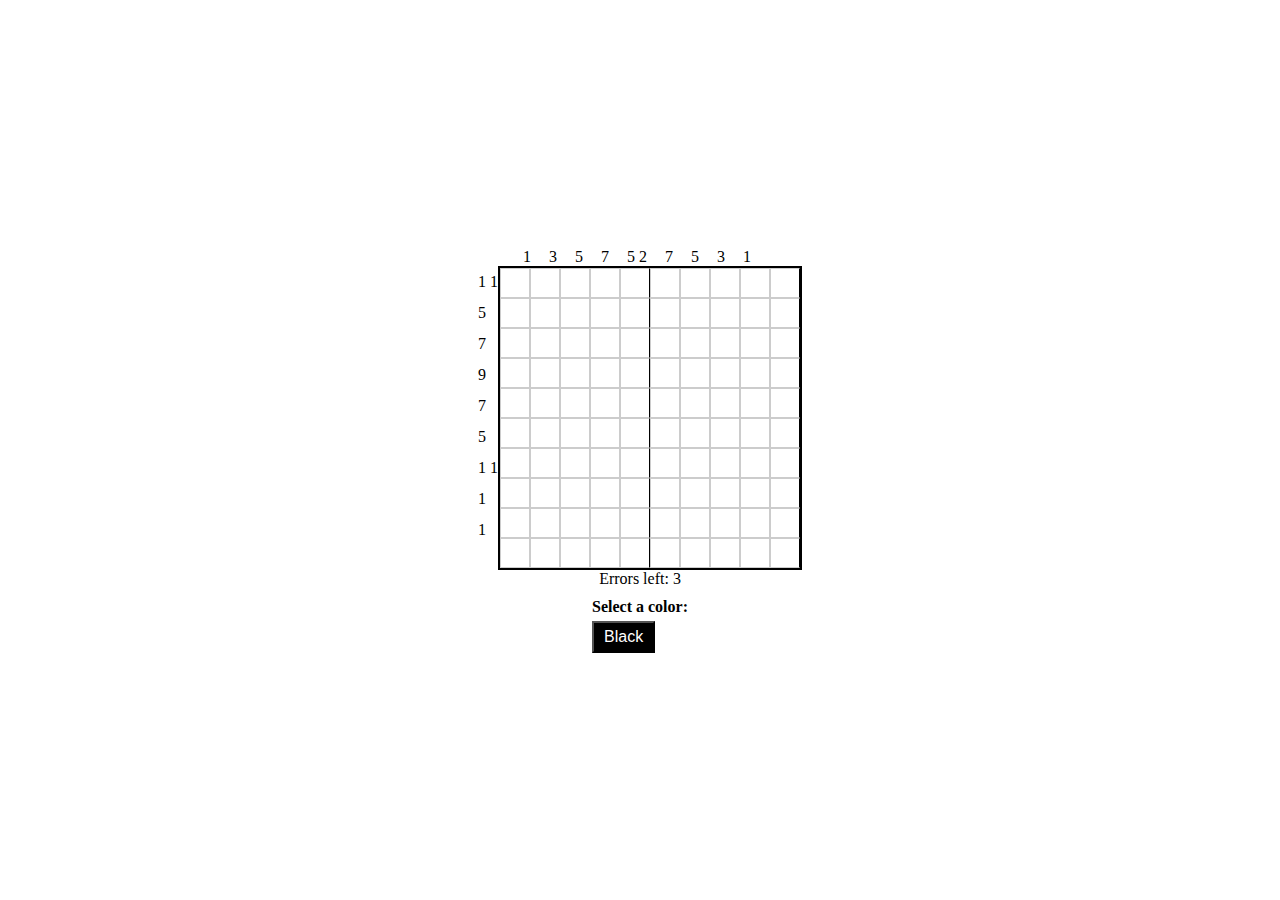
==== index.html @ ba28e385 "first commit" ====
<!DOCTYPE html>
<html lang="en">
  <head>
    <meta charset="UTF-8" />
    <meta name="viewport" content="width=device-width, initial-scale=1.0" />
    <link rel="stylesheet" href="style.css" />
    <link rel="icon" href="data:;base64,iVBORw0KGgo=" />
    <title>Nonogram</title>
  </head>
  <body>
    <div class="hints-container">
      <div class="horizontal-hints" id="horizontal-hints"></div>
      <div>
        <div class="vertical-hints" id="vertical-hints"></div>
        <div id="grid-container"></div>
      </div>
    </div>
    <div id="error-count">Errors left: 3</div>
    <div>
      <div id="toggle-label">Select a color:</div>
      <button class="black-mode" onclick="toggleCellValue()">Black</button>
    </div>
    <script src="nonogram.js"></script>
  </body>
</html>
---- style.css ----
body {
  display: flex;
  flex-direction: column;
  align-items: center;
  justify-content: center;
  height: 100vh;
  margin: 0;
}

.hints-container {
  /* display: grid;
  grid-template-columns: auto 1fr;
  gap: 10px;
  align-items: center; */
  display: flex;
  align-items: flex-start;
}

.horizontal-hints {
  display: flex;
  flex-direction: column;
  gap: 13px;
  margin-top: 25px;
}

.vertical-hints {
  /* display: grid;
  grid-template-rows: repeat(auto-fill, 1fr);
  align-items: center; */

  display: flex;
  flex-direction: row;
  gap: 18px;
  margin-left: 25px;
}

#grid-container {
  display: grid;
  grid-template-columns: repeat(10, 30px);
  grid-template-rows: repeat(10, 30px);
  /* gap: 1px; */
  border: 2px solid black;

  & > div:nth-child(5n) {
    border-right: 1px solid black;
  }

  &:nth-child(10n) {
    border-bottom: 1px solid black;
  }
}

.grid-cell {
  width: 30px;
  height: 30px;
  box-sizing: border-box;
  /* border: 1px solid black; */
  border: 1px solid #ccc;
  display: inline-block;
}

.filled {
  background-color: #000;
}

.black {
  background-color: #000;
}

.red {
  background-color: red;
}

#toggle-label {
  margin-top: 10px;
  font-weight: bold;
}

button {
  margin-top: 5px;
  padding: 5px 10px;
  font-size: 16px;
  cursor: pointer;
}

.black-mode {
  background-color: black;
  color: white;
}

.red-mode {
  background-color: red;
  color: black;
}

.green {
  background-color: green;
}
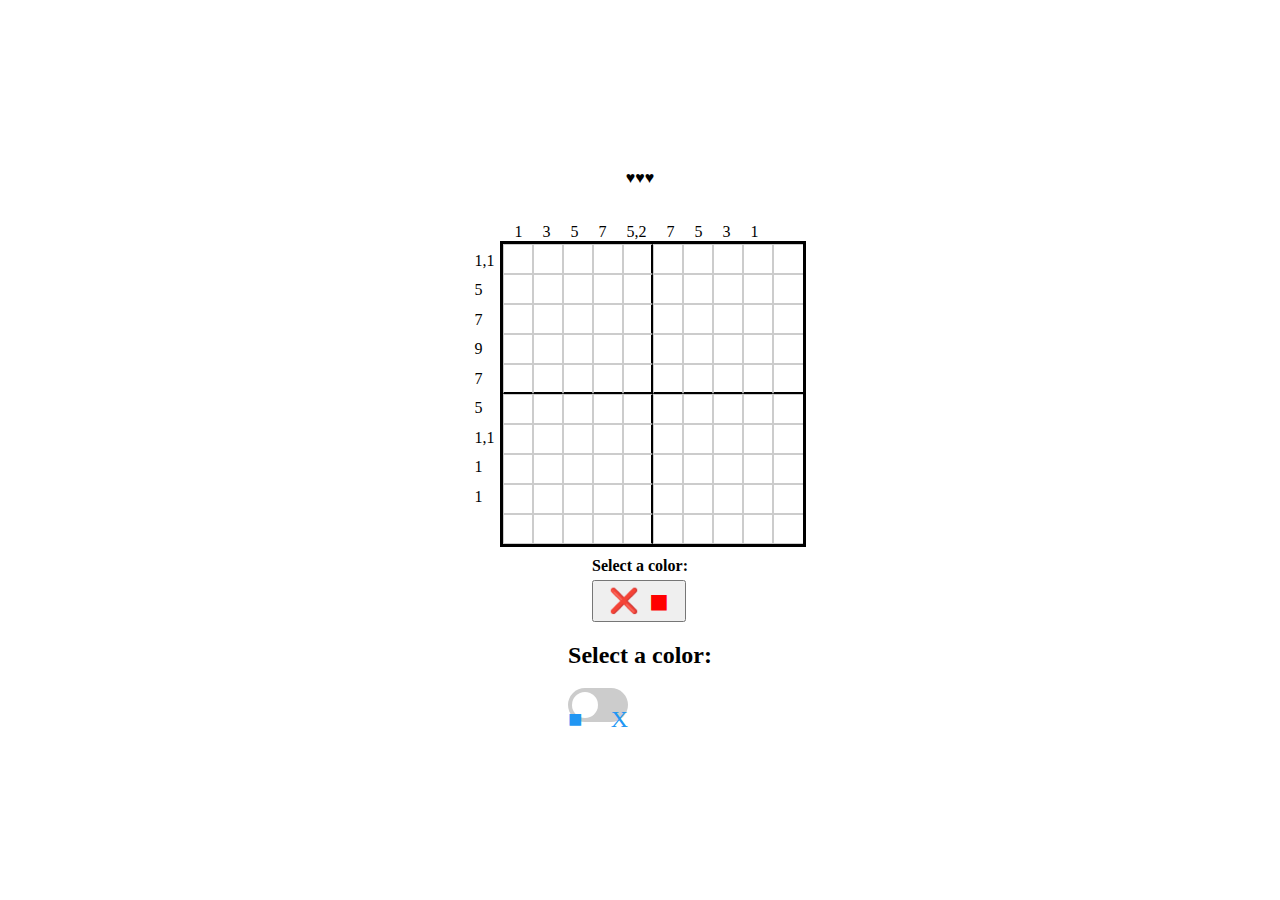
==== commit 8f19506b: "toggle button+" ====
--- a/index.html
+++ b/index.html
@@ -8,6 +8,7 @@
     <title>Nonogram</title>
   </head>
   <body>
+    <div id="error-count">&#x2665;&#x2665;&#x2665;</div>
     <div class="hints-container">
       <div class="horizontal-hints" id="horizontal-hints"></div>
       <div>
@@ -15,10 +16,26 @@
         <div id="grid-container"></div>
       </div>
     </div>
-    <div id="error-count">Errors left: 3</div>
+
     <div>
       <div id="toggle-label">Select a color:</div>
-      <button class="black-mode" onclick="toggleCellValue()">Black</button>
+      <button id="toggle-button" class="black-mode" onclick="toggleCellValue()">
+        <span class="toggle-symbol red-mode">&#10060;</span>
+        <span class="toggle-symbol black-mode">&#9724;</span>
+      </button>
+    </div>
+
+    <div>
+      <h2>Select a color:</h2>
+
+      <label class="switch">
+        <input type="checkbox" id="colorToggle" />
+        <span class="slider"></span>
+        <div class="symbols">
+          <div class="black-symbol">&#9632;</div>
+          <div class="red-symbol">X</div>
+        </div>
+      </label>
     </div>
     <script src="nonogram.js"></script>
   </body>
--- a/style.css
+++ b/style.css
@@ -15,23 +15,25 @@
   display: flex;
   align-items: flex-start;
 }
+.horizontal-hints,
+.vertical-hints {
+  padding-top: 1em;
+}
 
 .horizontal-hints {
   display: flex;
   flex-direction: column;
-  gap: 13px;
-  margin-top: 25px;
+  gap: 11.5px;
+  /* margin-top: 15px; */
+  padding-top: 45px;
+  margin-right: 5px;
 }
 
 .vertical-hints {
-  /* display: grid;
-  grid-template-rows: repeat(auto-fill, 1fr);
-  align-items: center; */
-
   display: flex;
   flex-direction: row;
-  gap: 18px;
-  margin-left: 25px;
+  gap: 20px;
+  padding-left: 15px;
 }
 
 #grid-container {
@@ -39,14 +41,17 @@
   grid-template-columns: repeat(10, 30px);
   grid-template-rows: repeat(10, 30px);
   /* gap: 1px; */
-  border: 2px solid black;
+  border: 3px solid black;
 
   & > div:nth-child(5n) {
-    border-right: 1px solid black;
+    border-right: 2px solid black;
   }
-
-  &:nth-child(10n) {
-    border-bottom: 1px solid black;
+  & > div:nth-child(10n) {
+    border-right: none;
+  }
+
+  & > div:nth-child(n + 41):nth-child(-n + 50) {
+    border-bottom: 2px solid black;
   }
 }
 
@@ -68,7 +73,17 @@
 }
 
 .red {
-  background-color: red;
+  background-color: white;
+}
+.red::before {
+  content: "x";
+  color: black;
+  /* font-weight: bold; */
+  font-family: "Arial", sans-serif;
+  display: flex;
+  justify-content: center;
+  align-items: center;
+  font-size: 1.5em;
 }
 
 #toggle-label {
@@ -83,7 +98,7 @@
   cursor: pointer;
 }
 
-.black-mode {
+/* .black-mode {
   background-color: black;
   color: white;
 }
@@ -91,8 +106,121 @@
 .red-mode {
   background-color: red;
   color: black;
-}
+} */
 
 .green {
   background-color: green;
 }
+
+.completed-row {
+  color: red;
+}
+
+.completed-column {
+  color: red;
+}
+#error-count {
+  margin-bottom: 20px;
+}
+
+#toggle-button {
+  display: flex;
+  align-items: center;
+  justify-content: center;
+}
+
+.toggle-symbol {
+  font-size: 24px;
+  margin: 0 5px;
+  cursor: pointer;
+}
+
+.red-mode .toggle-symbol.red-mode,
+.black-mode .toggle-symbol.black-mode {
+  color: #ff0000;
+}
+
+.black-mode .toggle-symbol.red-mode,
+.red-mode .toggle-symbol.black-mode {
+  color: #000000;
+}
+/* switch */
+.switch {
+  position: relative;
+  display: inline-block;
+  width: 60px;
+  height: 34px;
+}
+
+.switch input {
+  opacity: 0;
+  width: 0;
+  height: 0;
+}
+
+.slider {
+  position: absolute;
+  cursor: pointer;
+  top: 0;
+  left: 0;
+  right: 0;
+  bottom: 0;
+  background-color: #ccc;
+  transition: 0.4s;
+  border-radius: 34px;
+}
+
+.slider:before {
+  position: absolute;
+  content: "";
+  height: 26px;
+  width: 26px;
+  left: 4px;
+  bottom: 4px;
+  background-color: white;
+  transition: 0.4s;
+  border-radius: 50%;
+}
+
+input:checked + .slider {
+  background-color: #2196f3;
+}
+
+input:focus + .slider {
+  box-shadow: 0 0 1px #2196f3;
+}
+
+input:checked + .slider:before {
+  transform: translateX(26px);
+}
+
+.slider.round {
+  border-radius: 34px;
+}
+
+.slider.round:before {
+  border-radius: 50%;
+}
+
+.symbols {
+  display: flex;
+  justify-content: space-between;
+  align-items: center;
+  position: relative;
+  z-index: 1;
+}
+
+.black-symbol,
+.red-symbol {
+  font-size: 24px;
+  color: #2196f3;
+  transition: color 0.4s;
+}
+
+input:checked + .slider + .symbols .black-symbol {
+  color: black;
+}
+
+input:checked + .slider + .symbols .red-symbol {
+  color: #ff0000;
+}
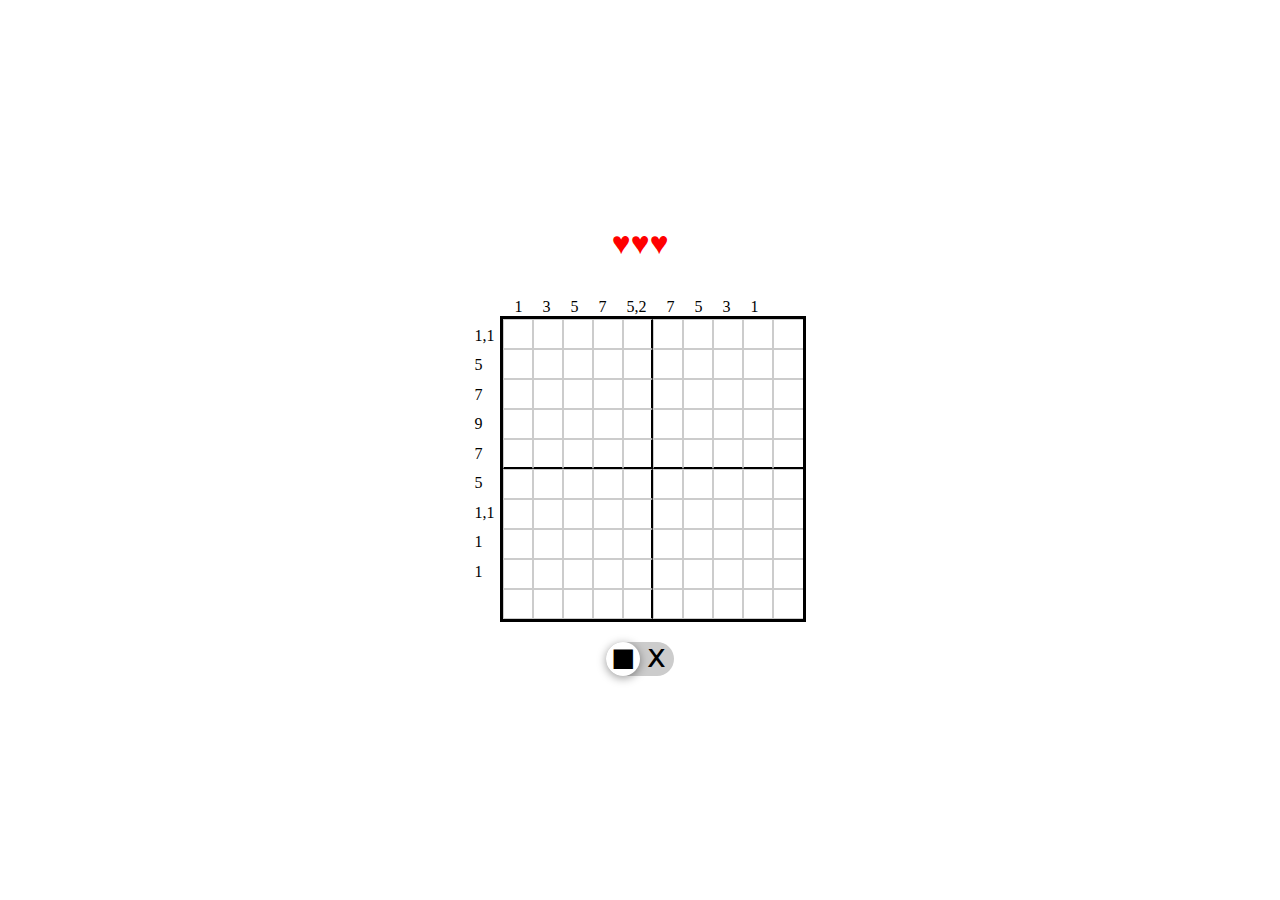
==== commit 9668c95b: "switch button" ====
--- a/index.html
+++ b/index.html
@@ -17,24 +17,13 @@
       </div>
     </div>
 
-    <div>
-      <div id="toggle-label">Select a color:</div>
-      <button id="toggle-button" class="black-mode" onclick="toggleCellValue()">
-        <span class="toggle-symbol red-mode">&#10060;</span>
-        <span class="toggle-symbol black-mode">&#9724;</span>
-      </button>
-    </div>
-
-    <div>
-      <h2>Select a color:</h2>
-
+    <div class="select">
       <label class="switch">
-        <input type="checkbox" id="colorToggle" />
-        <span class="slider"></span>
-        <div class="symbols">
-          <div class="black-symbol">&#9632;</div>
-          <div class="red-symbol">X</div>
-        </div>
+        <input type="checkbox" id="toggle-switch" />
+        <span class="slider round">
+          <span class="left-symbol">&#9632;</span>
+          <span class="right-symbol">&#x2179;</span>
+        </span>
       </label>
     </div>
     <script src="nonogram.js"></script>
--- a/style.css
+++ b/style.css
@@ -35,7 +35,10 @@
   gap: 20px;
   padding-left: 15px;
 }
-
+/* .vertical-hints span {
+  display: flex;
+  flex-direction: column;
+} */
 #grid-container {
   display: grid;
   grid-template-columns: repeat(10, 30px);
@@ -59,7 +62,6 @@
   width: 30px;
   height: 30px;
   box-sizing: border-box;
-  /* border: 1px solid black; */
   border: 1px solid #ccc;
   display: inline-block;
 }
@@ -68,22 +70,43 @@
   background-color: #000;
 }
 
-.black {
+.black.full {
   background-color: #000;
 }
 
-.red {
+.red.empty {
   background-color: white;
 }
-.red::before {
+/* .red::before {
   content: "x";
   color: black;
-  /* font-weight: bold; */
   font-family: "Arial", sans-serif;
   display: flex;
   justify-content: center;
   align-items: center;
   font-size: 1.5em;
+} */
+.red:not(.green.full)::before {
+  content: "x";
+  color: black;
+  font-family: "Arial", sans-serif;
+  display: flex;
+  justify-content: center;
+  align-items: center;
+  font-size: 1.5em;
+}
+.red.full.green {
+  background-color: green;
+}
+.black.green.empty::before {
+  content: "x";
+  color: green;
+  font-family: "Arial", sans-serif;
+  display: flex;
+  justify-content: center;
+  align-items: center;
+  font-size: 1.5em;
+  background-color: white;
 }
 
 #toggle-label {
@@ -98,20 +121,6 @@
   cursor: pointer;
 }
 
-/* .black-mode {
-  background-color: black;
-  color: white;
-}
-
-.red-mode {
-  background-color: red;
-  color: black;
-} */
-
-.green {
-  background-color: green;
-}
-
 .completed-row {
   color: red;
 }
@@ -121,6 +130,8 @@
 }
 #error-count {
   margin-bottom: 20px;
+  font-size: 32px;
+  color: red;
 }
 
 #toggle-button {
@@ -144,11 +155,13 @@
 .red-mode .toggle-symbol.black-mode {
   color: #000000;
 }
+
 /* switch */
+
 .switch {
   position: relative;
   display: inline-block;
-  width: 60px;
+  width: 68px;
   height: 34px;
 }
 
@@ -167,60 +180,57 @@
   bottom: 0;
   background-color: #ccc;
   transition: 0.4s;
-  border-radius: 34px;
+  border-radius: 19px;
+  display: flex;
+  align-items: center;
+  justify-content: space-between;
+}
+
+.slider .left-symbol,
+.slider .right-symbol {
+  color: black;
+  transition: 0.4s;
+  font-size: 40px;
+  z-index: 2;
+}
+.left-symbol {
+  padding-left: 5px;
+  padding-bottom: 3px;
+}
+.right-symbol {
+  padding-right: 8px;
+  padding-bottom: 6px;
+}
+
+.slider .right-symbol {
+  font-size: 32px;
 }
 
 .slider:before {
+  content: "";
   position: absolute;
-  content: "";
-  height: 26px;
-  width: 26px;
-  left: 4px;
-  bottom: 4px;
-  background-color: white;
-  transition: 0.4s;
+  height: 34px;
+  width: 34px;
+  background-color: #fff;
   border-radius: 50%;
-}
-
-input:checked + .slider {
-  background-color: #2196f3;
-}
-
-input:focus + .slider {
-  box-shadow: 0 0 1px #2196f3;
+  transform-origin: center;
+  transition: 0.4s left, 0.4s box-shadow;
+  box-shadow: 0 2px 10px rgba(0, 0, 0, 0.4);
 }
 
 input:checked + .slider:before {
-  transform: translateX(26px);
-}
-
-.slider.round {
-  border-radius: 34px;
-}
-
-.slider.round:before {
-  border-radius: 50%;
-}
-
-.symbols {
-  display: flex;
-  justify-content: space-between;
-  align-items: center;
-  position: relative;
-  z-index: 1;
-}
-
-.black-symbol,
-.red-symbol {
-  font-size: 24px;
-  color: #2196f3;
-  transition: color 0.4s;
-}
-
-input:checked + .slider + .symbols .black-symbol {
-  color: black;
-}
-
-input:checked + .slider + .symbols .red-symbol {
-  color: #ff0000;
-}
+  left: calc(100% - 34px);
+  box-shadow: 0 2px 12px rgba(0, 0, 0, 0.5);
+}
+
+input:checked + .slider .left-symbol {
+  opacity: 1;
+}
+
+input:checked + .slider .right-symbol {
+  opacity: 1;
+}
+
+.select {
+  margin-top: 20px;
+}
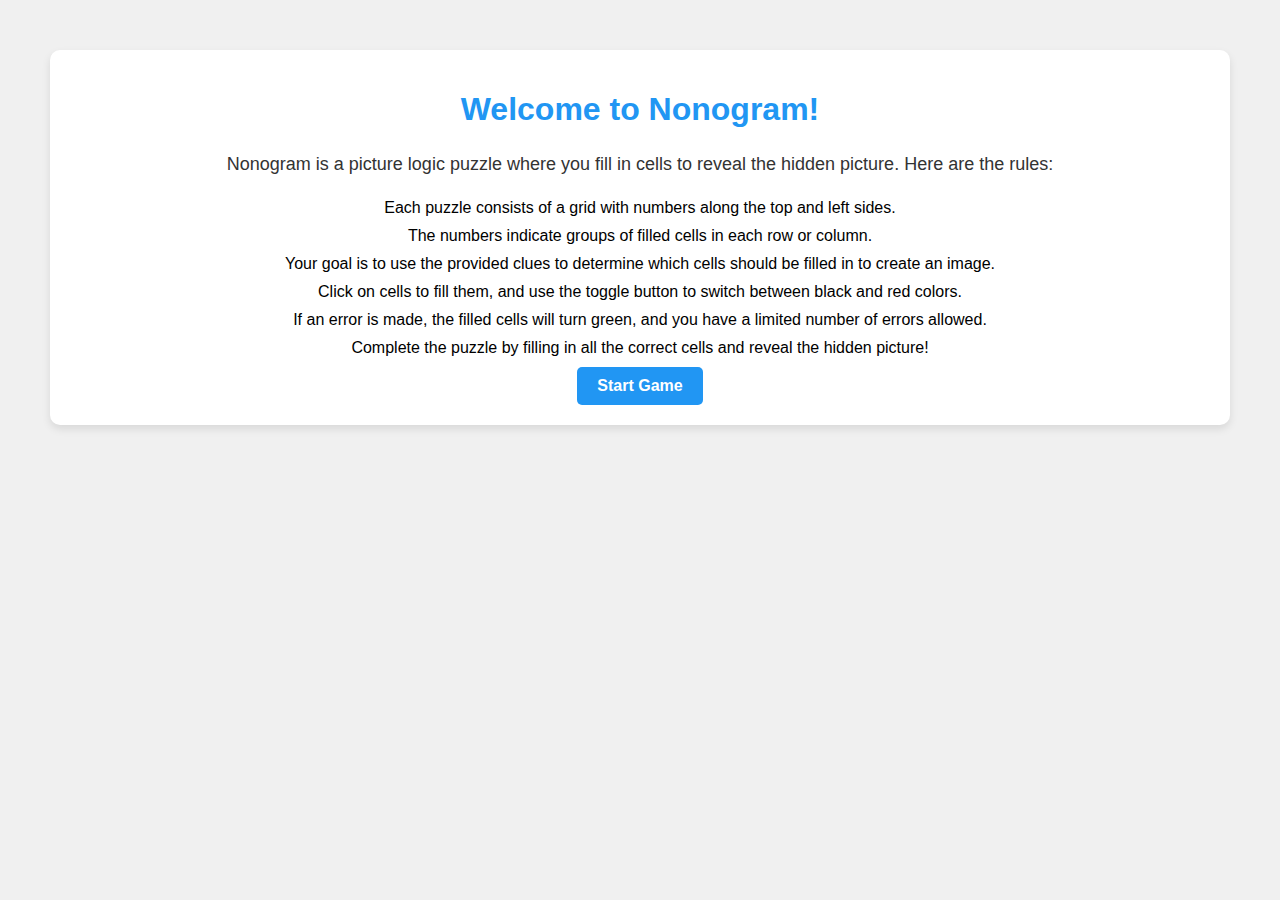
==== commit d7e15d5c: "html_structure" ====
--- a/index.html
+++ b/index.html
@@ -4,28 +4,42 @@
     <meta charset="UTF-8" />
     <meta name="viewport" content="width=device-width, initial-scale=1.0" />
     <link rel="stylesheet" href="style.css" />
-    <link rel="icon" href="data:;base64,iVBORw0KGgo=" />
-    <title>Nonogram</title>
+    <title>Nonogram - Welcome</title>
   </head>
+
   <body>
-    <div id="error-count">&#x2665;&#x2665;&#x2665;</div>
-    <div class="hints-container">
-      <div class="horizontal-hints" id="horizontal-hints"></div>
-      <div>
-        <div class="vertical-hints" id="vertical-hints"></div>
-        <div id="grid-container"></div>
-      </div>
+    <div class="landing-container">
+      <h1>Welcome to Nonogram!</h1>
+      <p>
+        Nonogram is a picture logic puzzle where you fill in cells to reveal the
+        hidden picture. Here are the rules:
+      </p>
+      <ul>
+        <li>
+          Each puzzle consists of a grid with numbers along the top and left
+          sides.
+        </li>
+        <li>
+          The numbers indicate groups of filled cells in each row or column.
+        </li>
+        <li>
+          Your goal is to use the provided clues to determine which cells should
+          be filled in to create an image.
+        </li>
+        <li>
+          Click on cells to fill them, and use the toggle button to switch
+          between black and red colors.
+        </li>
+        <li>
+          If an error is made, the filled cells will turn green, and you have a
+          limited number of errors allowed.
+        </li>
+        <li>
+          Complete the puzzle by filling in all the correct cells and reveal the
+          hidden picture!
+        </li>
+      </ul>
+      <a href="game.html" class="start-button">Start Game</a>
     </div>
-
-    <div class="select">
-      <label class="switch">
-        <input type="checkbox" id="toggle-switch" />
-        <span class="slider round">
-          <span class="left-symbol">&#9632;</span>
-          <span class="right-symbol">&#x2179;</span>
-        </span>
-      </label>
-    </div>
-    <script src="nonogram.js"></script>
   </body>
 </html>
--- a/style.css
+++ b/style.css
@@ -1,236 +1,53 @@
 body {
-  display: flex;
-  flex-direction: column;
-  align-items: center;
-  justify-content: center;
-  height: 100vh;
+  font-family: "Arial", sans-serif;
+  margin: 0;
+  padding: 0;
+  box-sizing: border-box;
+  background-color: #f0f0f0;
+}
+
+.landing-container {
+  text-align: center;
+  margin: 50px;
+  padding: 20px;
+  background-color: #ffffff;
+  box-shadow: 0 4px 8px rgba(0, 0, 0, 0.1);
+  border-radius: 10px;
+}
+
+h1 {
+  color: #2196f3;
+}
+
+p {
+  font-size: 18px;
+  line-height: 1.6;
+  color: #333333;
+  margin-bottom: 20px;
+}
+
+ul {
+  list-style-type: none;
+  padding: 0;
   margin: 0;
 }
 
-.hints-container {
-  /* display: grid;
-  grid-template-columns: auto 1fr;
-  gap: 10px;
-  align-items: center; */
-  display: flex;
-  align-items: flex-start;
-}
-.horizontal-hints,
-.vertical-hints {
-  padding-top: 1em;
+li {
+  margin-bottom: 10px;
 }
 
-.horizontal-hints {
-  display: flex;
-  flex-direction: column;
-  gap: 11.5px;
-  /* margin-top: 15px; */
-  padding-top: 45px;
-  margin-right: 5px;
+.start-button {
+  display: inline-block;
+  padding: 10px 20px;
+  background-color: #2196f3;
+  color: white;
+  text-decoration: none;
+  border-radius: 5px;
+  font-weight: bold;
+  font-size: 16px;
+  transition: background-color 0.3s;
 }
 
-.vertical-hints {
-  display: flex;
-  flex-direction: row;
-  gap: 20px;
-  padding-left: 15px;
+.start-button:hover {
+  background-color: #0d47a1;
 }
-/* .vertical-hints span {
-  display: flex;
-  flex-direction: column;
-} */
-#grid-container {
-  display: grid;
-  grid-template-columns: repeat(10, 30px);
-  grid-template-rows: repeat(10, 30px);
-  /* gap: 1px; */
-  border: 3px solid black;
-
-  & > div:nth-child(5n) {
-    border-right: 2px solid black;
-  }
-  & > div:nth-child(10n) {
-    border-right: none;
-  }
-
-  & > div:nth-child(n + 41):nth-child(-n + 50) {
-    border-bottom: 2px solid black;
-  }
-}
-
-.grid-cell {
-  width: 30px;
-  height: 30px;
-  box-sizing: border-box;
-  border: 1px solid #ccc;
-  display: inline-block;
-}
-
-.filled {
-  background-color: #000;
-}
-
-.black.full {
-  background-color: #000;
-}
-
-.red.empty {
-  background-color: white;
-}
-/* .red::before {
-  content: "x";
-  color: black;
-  font-family: "Arial", sans-serif;
-  display: flex;
-  justify-content: center;
-  align-items: center;
-  font-size: 1.5em;
-} */
-.red:not(.green.full)::before {
-  content: "x";
-  color: black;
-  font-family: "Arial", sans-serif;
-  display: flex;
-  justify-content: center;
-  align-items: center;
-  font-size: 1.5em;
-}
-.red.full.green {
-  background-color: green;
-}
-.black.green.empty::before {
-  content: "x";
-  color: green;
-  font-family: "Arial", sans-serif;
-  display: flex;
-  justify-content: center;
-  align-items: center;
-  font-size: 1.5em;
-  background-color: white;
-}
-
-#toggle-label {
-  margin-top: 10px;
-  font-weight: bold;
-}
-
-button {
-  margin-top: 5px;
-  padding: 5px 10px;
-  font-size: 16px;
-  cursor: pointer;
-}
-
-.completed-row {
-  color: red;
-}
-
-.completed-column {
-  color: red;
-}
-#error-count {
-  margin-bottom: 20px;
-  font-size: 32px;
-  color: red;
-}
-
-#toggle-button {
-  display: flex;
-  align-items: center;
-  justify-content: center;
-}
-
-.toggle-symbol {
-  font-size: 24px;
-  margin: 0 5px;
-  cursor: pointer;
-}
-
-.red-mode .toggle-symbol.red-mode,
-.black-mode .toggle-symbol.black-mode {
-  color: #ff0000;
-}
-
-.black-mode .toggle-symbol.red-mode,
-.red-mode .toggle-symbol.black-mode {
-  color: #000000;
-}
-
-/* switch */
-
-.switch {
-  position: relative;
-  display: inline-block;
-  width: 68px;
-  height: 34px;
-}
-
-.switch input {
-  opacity: 0;
-  width: 0;
-  height: 0;
-}
-
-.slider {
-  position: absolute;
-  cursor: pointer;
-  top: 0;
-  left: 0;
-  right: 0;
-  bottom: 0;
-  background-color: #ccc;
-  transition: 0.4s;
-  border-radius: 19px;
-  display: flex;
-  align-items: center;
-  justify-content: space-between;
-}
-
-.slider .left-symbol,
-.slider .right-symbol {
-  color: black;
-  transition: 0.4s;
-  font-size: 40px;
-  z-index: 2;
-}
-.left-symbol {
-  padding-left: 5px;
-  padding-bottom: 3px;
-}
-.right-symbol {
-  padding-right: 8px;
-  padding-bottom: 6px;
-}
-
-.slider .right-symbol {
-  font-size: 32px;
-}
-
-.slider:before {
-  content: "";
-  position: absolute;
-  height: 34px;
-  width: 34px;
-  background-color: #fff;
-  border-radius: 50%;
-  transform-origin: center;
-  transition: 0.4s left, 0.4s box-shadow;
-  box-shadow: 0 2px 10px rgba(0, 0, 0, 0.4);
-}
-
-input:checked + .slider:before {
-  left: calc(100% - 34px);
-  box-shadow: 0 2px 12px rgba(0, 0, 0, 0.5);
-}
-
-input:checked + .slider .left-symbol {
-  opacity: 1;
-}
-
-input:checked + .slider .right-symbol {
-  opacity: 1;
-}
-
-.select {
-  margin-top: 20px;
-}
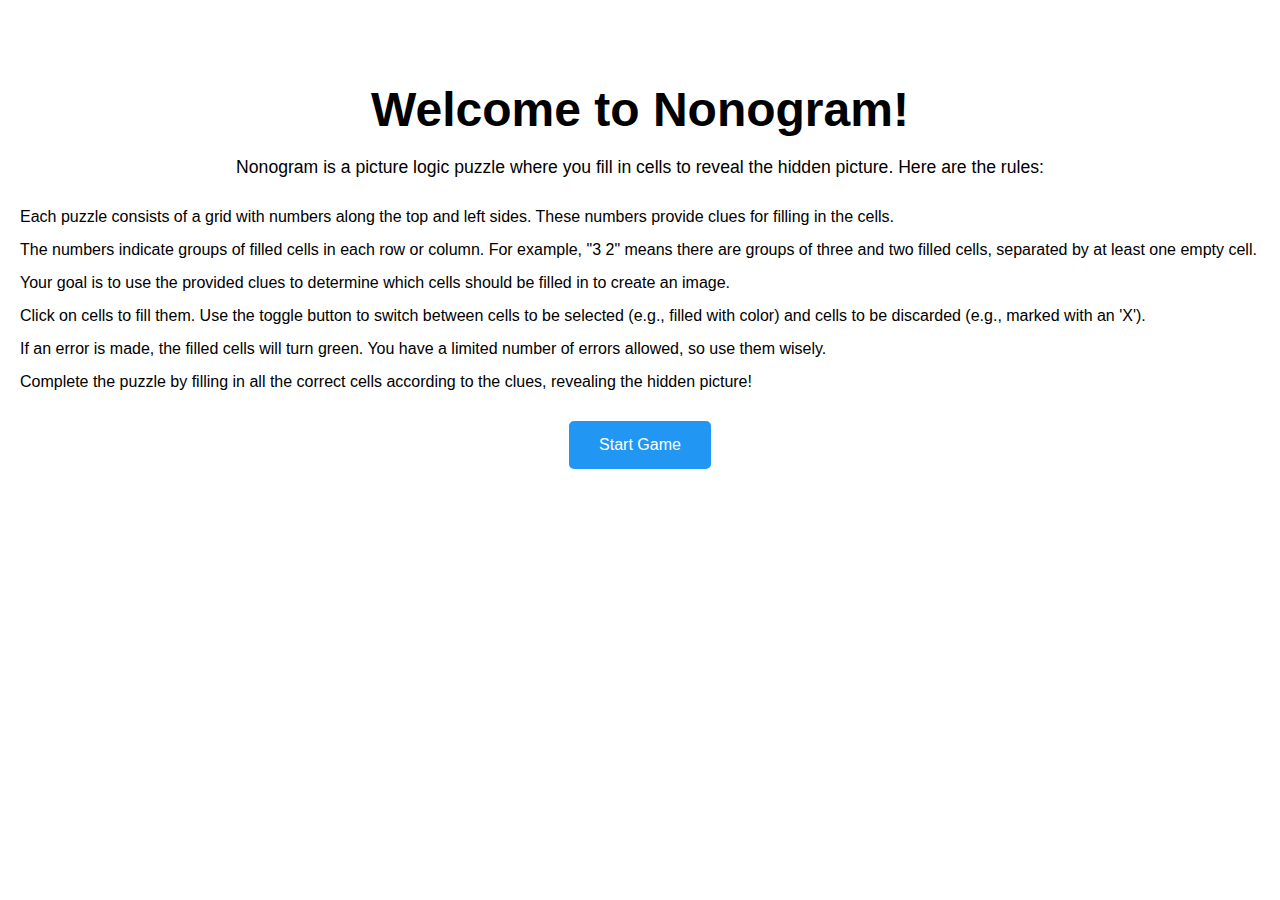
==== commit 96ea7226: "clean clg + icon" ====
--- a/index.html
+++ b/index.html
@@ -3,8 +3,9 @@
   <head>
     <meta charset="UTF-8" />
     <meta name="viewport" content="width=device-width, initial-scale=1.0" />
+    <link rel="icon" href="./avatarph.png" />
     <link rel="stylesheet" href="style.css" />
-    <title>Nonogram - Welcome</title>
+    <title>Nonogram - Phuoc's playground</title>
   </head>
 
   <body>
@@ -17,29 +18,32 @@
       <ul>
         <li>
           Each puzzle consists of a grid with numbers along the top and left
-          sides.
+          sides. These numbers provide clues for filling in the cells.
         </li>
         <li>
-          The numbers indicate groups of filled cells in each row or column.
+          The numbers indicate groups of filled cells in each row or column. For
+          example, "3 2" means there are groups of three and two filled cells,
+          separated by at least one empty cell.
         </li>
         <li>
           Your goal is to use the provided clues to determine which cells should
           be filled in to create an image.
         </li>
         <li>
-          Click on cells to fill them, and use the toggle button to switch
-          between black and red colors.
+          Click on cells to fill them. Use the toggle button to switch between
+          cells to be selected (e.g., filled with color) and cells to be
+          discarded (e.g., marked with an 'X').
         </li>
         <li>
-          If an error is made, the filled cells will turn green, and you have a
-          limited number of errors allowed.
+          If an error is made, the filled cells will turn green. You have a
+          limited number of errors allowed, so use them wisely.
         </li>
         <li>
-          Complete the puzzle by filling in all the correct cells and reveal the
-          hidden picture!
+          Complete the puzzle by filling in all the correct cells according to
+          the clues, revealing the hidden picture!
         </li>
       </ul>
-      <a href="game.html" class="start-button">Start Game</a>
+      <a href="game.html" class="toggle-button">Start Game</a>
     </div>
   </body>
 </html>
--- a/style.css
+++ b/style.css
@@ -1,53 +1,49 @@
 body {
-  font-family: "Arial", sans-serif;
+  background-color: radial-gradient(#000, #111);
+  height: 100vh;
   margin: 0;
-  padding: 0;
-  box-sizing: border-box;
-  background-color: #f0f0f0;
+  font-family: "Lato", sans-serif;
 }
 
 .landing-container {
   text-align: center;
-  margin: 50px;
-  padding: 20px;
-  background-color: #ffffff;
-  box-shadow: 0 4px 8px rgba(0, 0, 0, 0.1);
-  border-radius: 10px;
+  color: black;
+  padding: 50px 20px;
 }
 
-h1 {
-  color: #2196f3;
-}
-
-p {
-  font-size: 18px;
-  line-height: 1.6;
-  color: #333333;
+.landing-container h1 {
+  font-size: 3rem;
+  font-weight: bold;
   margin-bottom: 20px;
 }
 
-ul {
-  list-style-type: none;
-  padding: 0;
-  margin: 0;
+.landing-container p {
+  font-size: 1.1rem;
+  margin-bottom: 30px;
 }
 
-li {
-  margin-bottom: 10px;
+.landing-container ul {
+  text-align: left;
+  margin-bottom: 30px;
+  padding-left: 0;
 }
 
-.start-button {
+.landing-container li {
+  font-size: 1rem;
+  margin-bottom: 15px;
+  list-style: none;
+}
+
+.toggle-button {
   display: inline-block;
-  padding: 10px 20px;
+  padding: 15px 30px;
   background-color: #2196f3;
   color: white;
   text-decoration: none;
   border-radius: 5px;
-  font-weight: bold;
-  font-size: 16px;
-  transition: background-color 0.3s;
+  transition: background-color 0.3s ease;
 }
 
-.start-button:hover {
+.toggle-button:hover {
   background-color: #0d47a1;
 }
